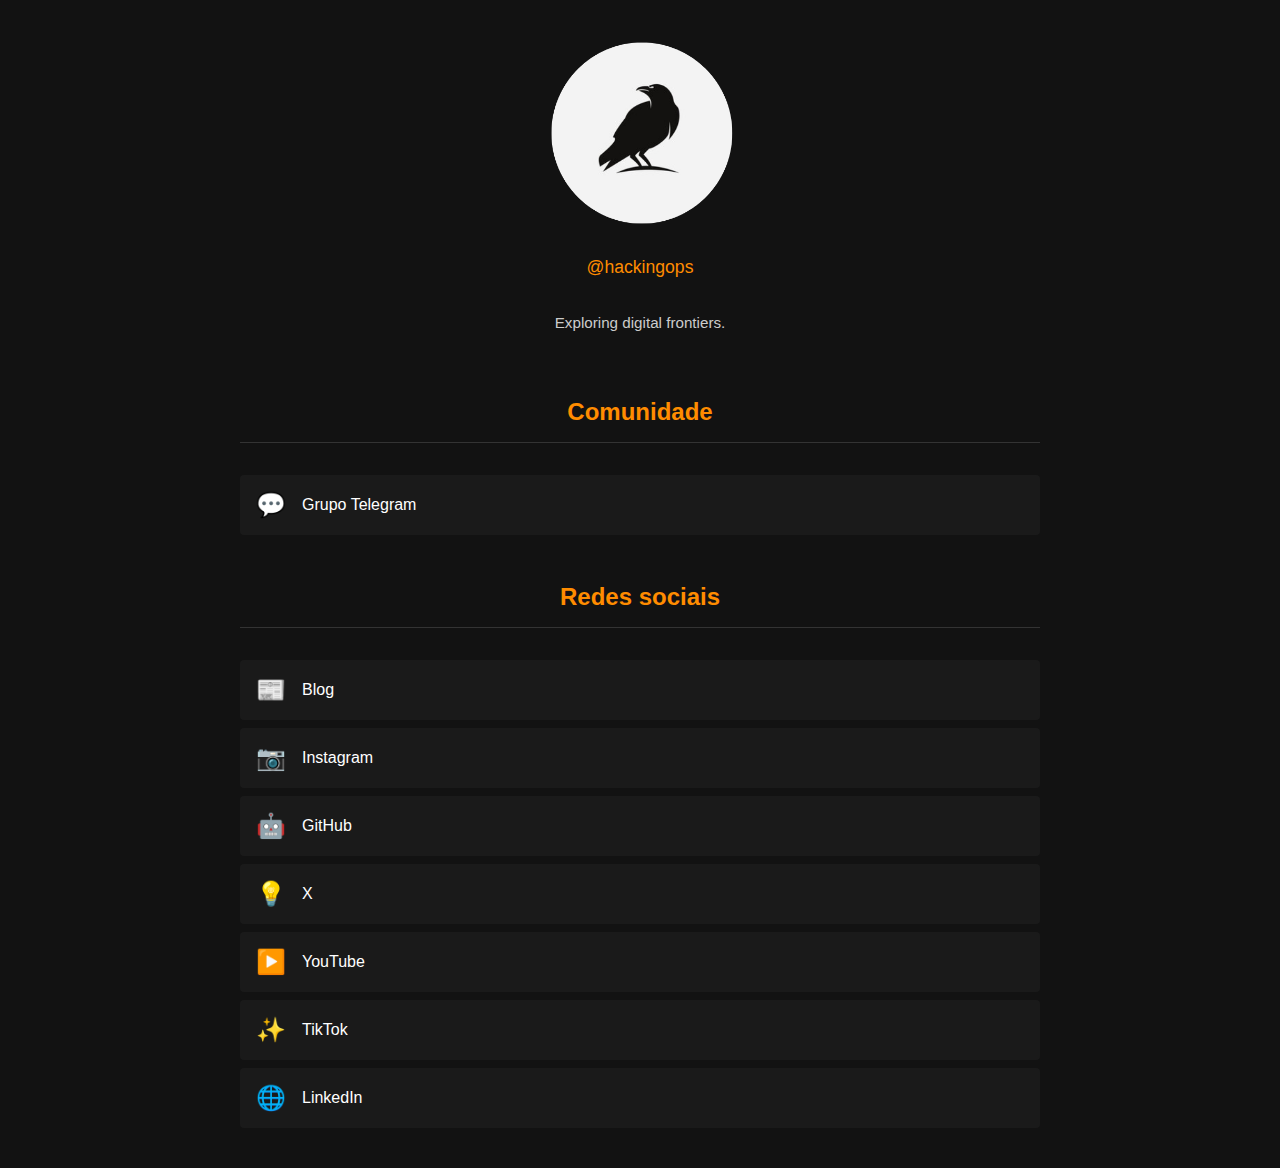
==== index.html @ ba7c51dc "add updates" ====
<!DOCTYPE html>
<html>
<head>
    <meta charset="UTF-8">
    <meta http-equiv="X-UA-Compatible" content="IE=edge">
    <meta name="viewport" content="width=device-width, initial-scale=1.0">
    <link rel="stylesheet" href="assets/styles.css">
    <link rel="icon" type="image/x-icon" href="img/crow.png"/>
    <title>HackingOps</title>
</head>
<body>
    <div class="container">
        <div class="logo-section">
            <img id="main" src="img/home/principal-logo.png" width="30%" alt="principal-logo">
            <br><br>
                <div class="username"><a href="https://www.instagram.com/hackingops/" target="_blank">@hackingops</a></div>
            <br>
            <p class="description">
        Exploring digital frontiers.
            </p>
        </div>

        <h2 class="section-title">Comunidade</h2>
        <a href="https://t.me/group_hackingops" target="_blank">
            <div class="menu-item">
                <span class="menu-icon">💬</span>
                <span class="menu-text">Grupo Telegram</span>
            </div>
        </a>

        <h2 class="section-title">Redes sociais</h2>
        <a href="https://brennocm.github.io/" target="_blank">
            <div class="menu-item">
                <span class="menu-icon">📰</span>
                <span class="menu-text">Blog</span>
            </div>
        </a>
        <a href="https://www.instagram.com/hackingops/" target="_blank">
            <div class="menu-item">
                <span class="menu-icon">📷</span>
                <span class="menu-text">Instagram</span>
            </div>
    </a>
    <a href="https://github.com/hackingops" target="_blank">
        <div class="menu-item">
            <span class="menu-icon">🤖</span>
            <span class="menu-text">GitHub</span>
        </div>
    </a>
    <a href="https://x.com/hackingops" target="_blank">
        <div class="menu-item">
                <span class="menu-icon">💡</span>
                <span class="menu-text">X</span>
        </div>
    </a>
    <a href="https://www.youtube.com/@OficialHackingOps" target="_blank">
        <div class="menu-item">
                <span class="menu-icon">▶️</span>
                <span class="menu-text">YouTube</span>
        </div>
    </a>
    <a href="https://x.com/hackingops" target="_blank">
        <div class="menu-item">
                <span class="menu-icon">✨</span>
                <span class="menu-text">TikTok</span>
        </div>
    </a>
    <a href="https://www.linkedin.com/in/brennocm/" target="_blank">
        <div class="menu-item">
            <span class="menu-icon">🌐</span>
            <span class="menu-text">LinkedIn</span>
        </div>
    </a>
    </div>
</body>
</html>
---- assets/styles.css ----
* {
    margin: 0;
    padding: 0;
    box-sizing: border-box;
    font-family: Arial, sans-serif;
}

body {
    background-color: #121212;
    color: white;
    min-height: 100vh;
    padding: 2rem;
}

.container {
    max-width: 800px;
    margin: 0 auto;
}

.logo-section {
    text-align: center;
    margin-bottom: 3rem;
}

.username {
    color: #ff8c00;
    margin-bottom: 1rem;
    font-size: 1.1rem;
}

.username a{
    color: #ff8c00;
}

.description {
    color: #cccccc;
    max-width: 600px;
    margin: 0 auto;
    line-height: 1.5;
    font-size: 0.95rem;
}

.section-title {
    color: #ff8c00;
    text-align: center;
    padding: 1rem 0;
    border-bottom: 1px solid #333;
    margin: 2rem 0;
}

.menu-item {
    background-color: #1a1a1a;
    padding: 1rem;
    margin: 0.5rem 0;
    border-radius: 4px;
    cursor: pointer;
    display: flex;
    align-items: center;
    transition: background-color 0.3s;
}

a {
    color: white;
    text-decoration: none;
}

.menu-item:hover {
    background-color: #2a2a2a;
}

.menu-icon {
    margin-right: 1rem;
    font-size: 1.5rem;
    width: 30px;
    text-align: center;
}

.menu-text {
    flex: 1;
}

.section-divider {
    color: #ff8c00;
    text-align: center;
    margin: 2rem 0;
    font-weight: bold;
}
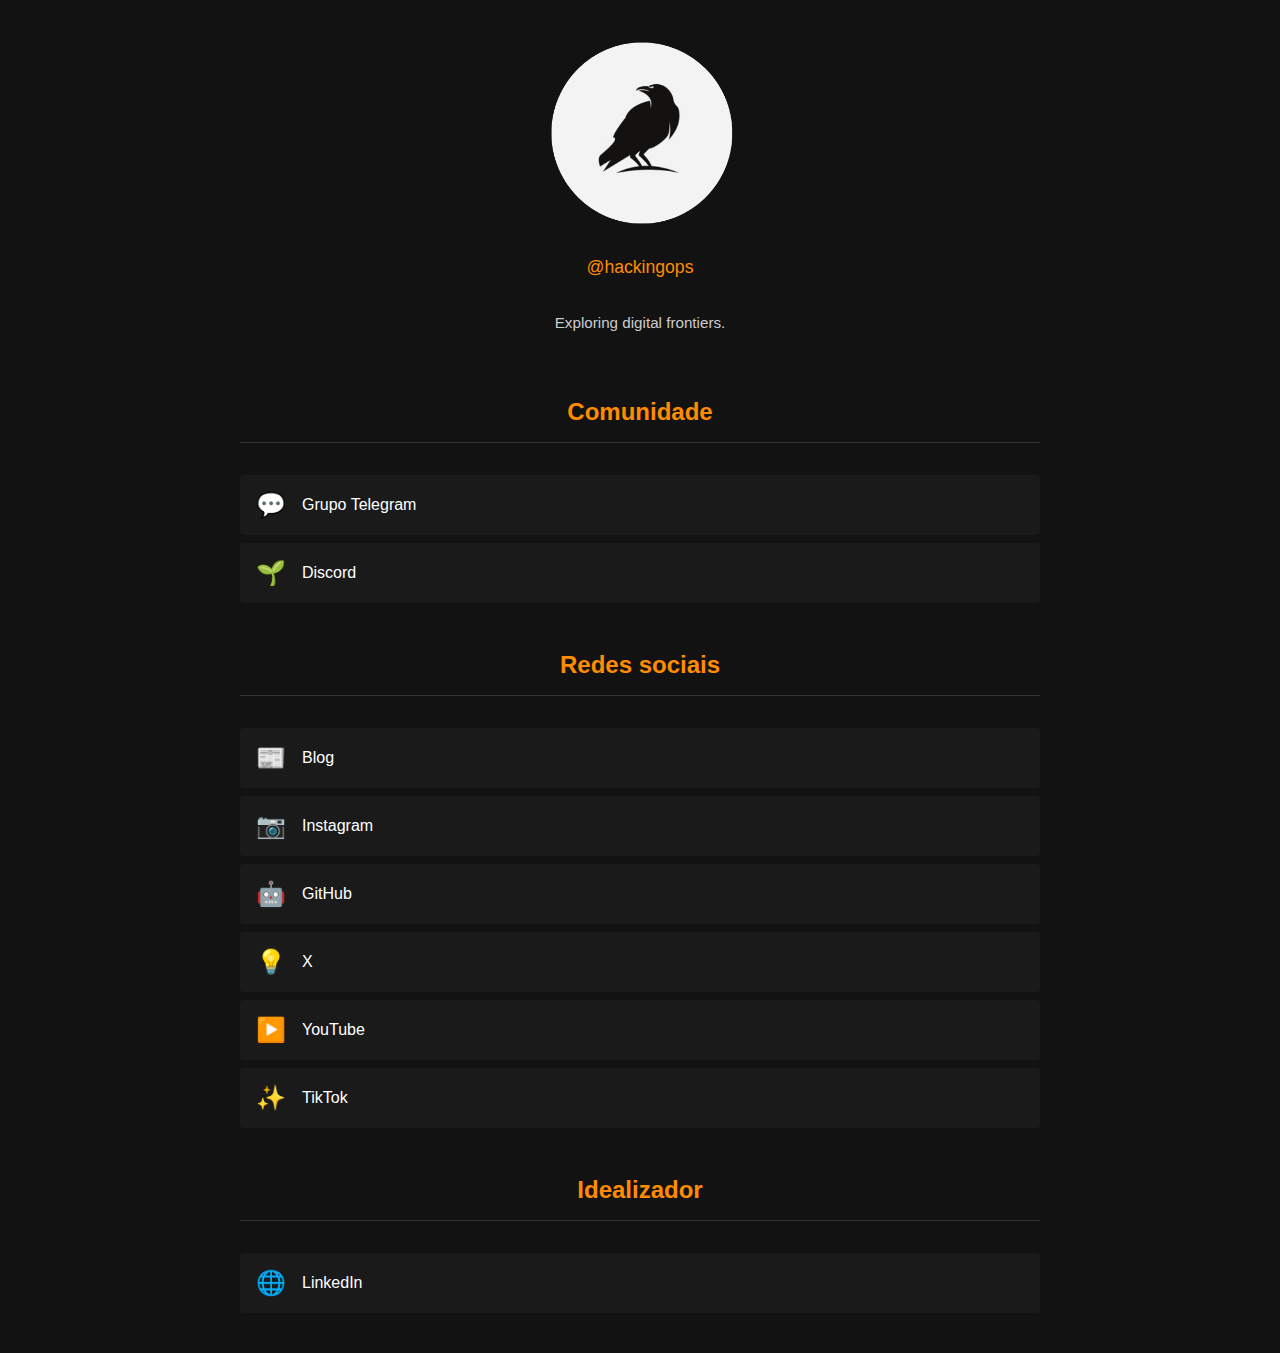
==== commit 19995def: "add updates" ====
--- a/index.html
+++ b/index.html
@@ -27,7 +27,12 @@
                 <span class="menu-text">Grupo Telegram</span>
             </div>
         </a>
-
+        <a href="https://discord.com/invite/DykrMRFd" target="_blank">
+            <div class="menu-item">
+                <span class="menu-icon">🌱</span>
+                <span class="menu-text">Discord</span>
+            </div>
+        </a> 
         <h2 class="section-title">Redes sociais</h2>
         <a href="https://brennocm.github.io/" target="_blank">
             <div class="menu-item">
@@ -59,12 +64,13 @@
                 <span class="menu-text">YouTube</span>
         </div>
     </a>
-    <a href="https://x.com/hackingops" target="_blank">
+    <a href="https://www.tiktok.com/@oficialhackingops" target="_blank">
         <div class="menu-item">
                 <span class="menu-icon">✨</span>
                 <span class="menu-text">TikTok</span>
         </div>
     </a>
+    <h2 class="section-title">Idealizador</h2>
     <a href="https://www.linkedin.com/in/brennocm/" target="_blank">
         <div class="menu-item">
             <span class="menu-icon">🌐</span>
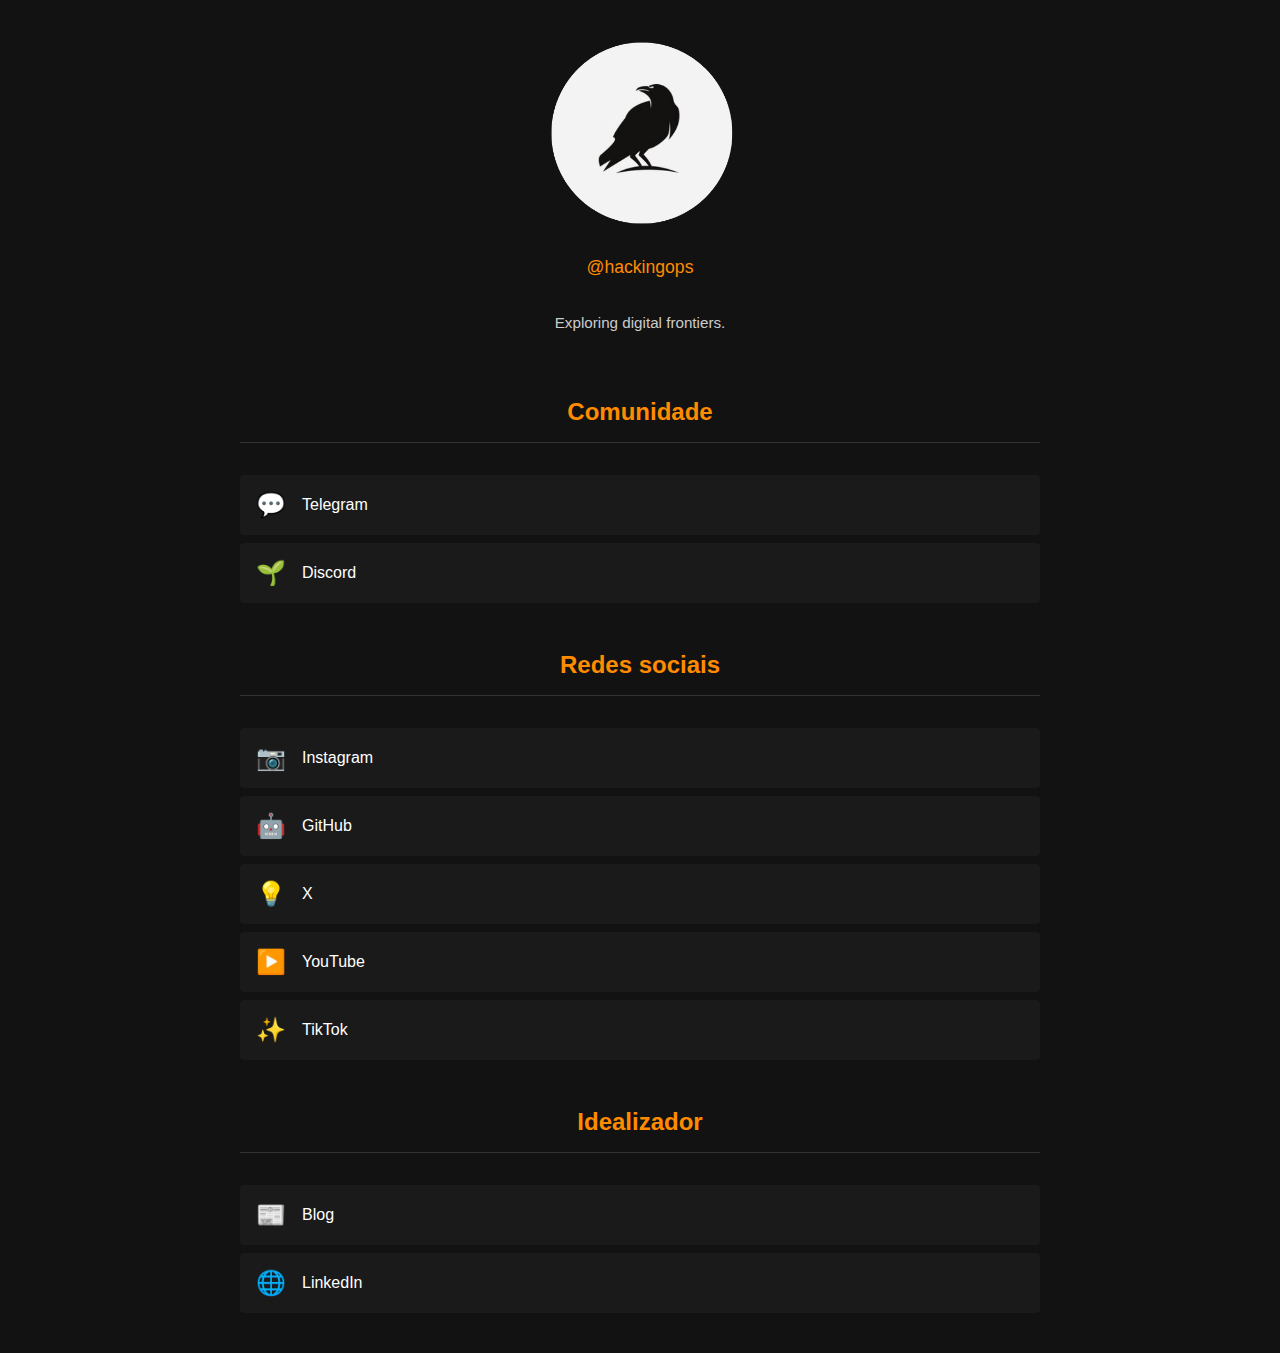
==== commit 42c459e1: "add updates" ====
--- a/index.html
+++ b/index.html
@@ -24,7 +24,7 @@
         <a href="https://t.me/group_hackingops" target="_blank">
             <div class="menu-item">
                 <span class="menu-icon">💬</span>
-                <span class="menu-text">Grupo Telegram</span>
+                <span class="menu-text">Telegram</span>
             </div>
         </a>
         <a href="https://discord.com/invite/DykrMRFd" target="_blank">
@@ -34,12 +34,6 @@
             </div>
         </a> 
         <h2 class="section-title">Redes sociais</h2>
-        <a href="https://brennocm.github.io/" target="_blank">
-            <div class="menu-item">
-                <span class="menu-icon">📰</span>
-                <span class="menu-text">Blog</span>
-            </div>
-        </a>
         <a href="https://www.instagram.com/hackingops/" target="_blank">
             <div class="menu-item">
                 <span class="menu-icon">📷</span>
@@ -71,6 +65,12 @@
         </div>
     </a>
     <h2 class="section-title">Idealizador</h2>
+    <a href="https://brennocm.github.io/" target="_blank">
+        <div class="menu-item">
+            <span class="menu-icon">📰</span>
+            <span class="menu-text">Blog</span>
+        </div>
+    </a>
     <a href="https://www.linkedin.com/in/brennocm/" target="_blank">
         <div class="menu-item">
             <span class="menu-icon">🌐</span>
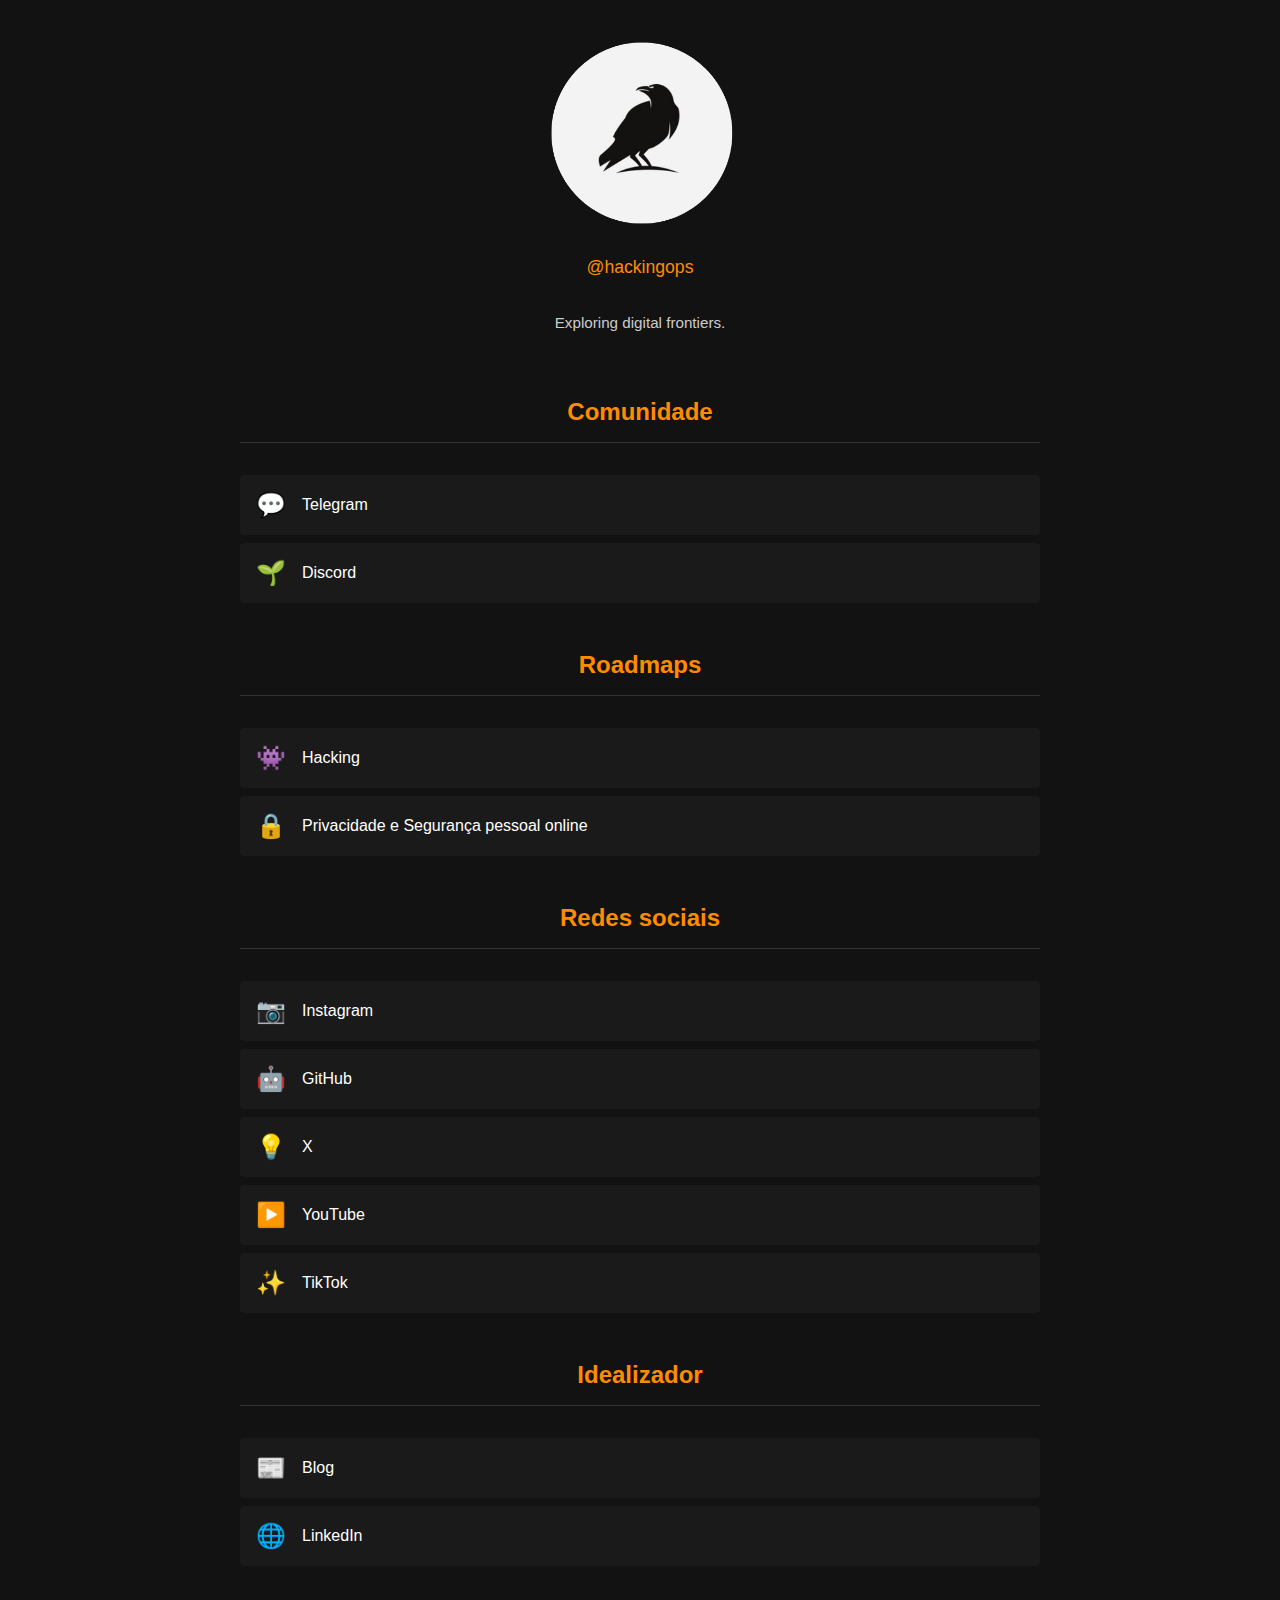
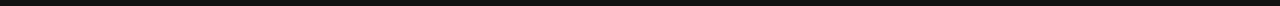
==== commit 6d077411: "add roadmaps" ====
--- a/index.html
+++ b/index.html
@@ -19,7 +19,6 @@
         Exploring digital frontiers.
             </p>
         </div>
-
         <h2 class="section-title">Comunidade</h2>
         <a href="https://t.me/group_hackingops" target="_blank">
             <div class="menu-item">
@@ -33,6 +32,21 @@
                 <span class="menu-text">Discord</span>
             </div>
         </a> 
+
+        <h2 class="section-title">Roadmaps</h2>
+        <a href="https://hackingops.github.io/roadmap/hacking.html" target="_blank">
+            <div class="menu-item">
+                <span class="menu-icon">👾</span>
+                <span class="menu-text">Hacking</span>
+            </div>
+        </a>
+        <a href="https://hackingops.github.io/roadmap/privacy.html" target="_blank">
+            <div class="menu-item">
+                <span class="menu-icon">🔒</span>
+                <span class="menu-text">Privacidade e Segurança pessoal online</span>
+            </div>
+        </a>
+
         <h2 class="section-title">Redes sociais</h2>
         <a href="https://www.instagram.com/hackingops/" target="_blank">
             <div class="menu-item">
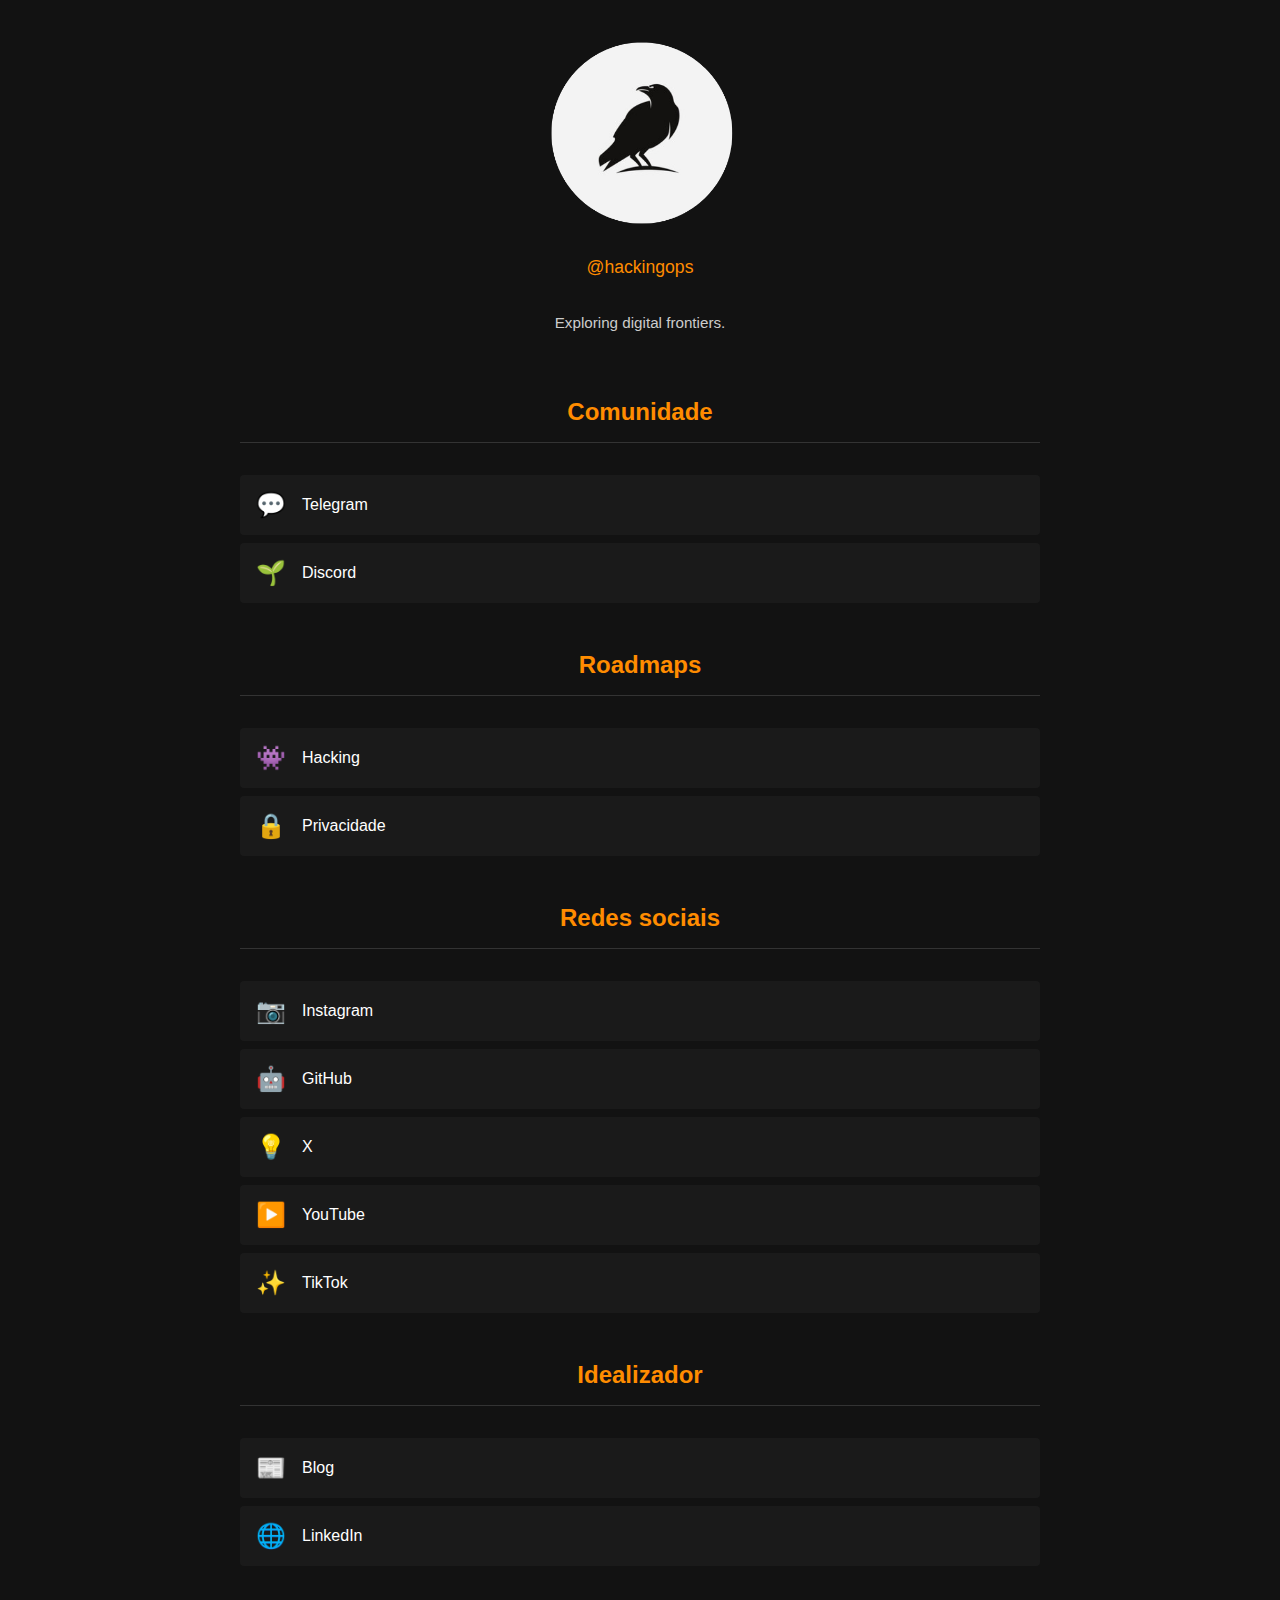
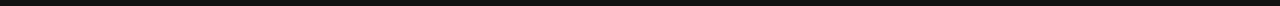
==== commit ae887a65: "add updates" ====
--- a/index.html
+++ b/index.html
@@ -43,7 +43,7 @@
         <a href="https://hackingops.github.io/roadmap/privacy.html" target="_blank">
             <div class="menu-item">
                 <span class="menu-icon">🔒</span>
-                <span class="menu-text">Privacidade e Segurança pessoal online</span>
+                <span class="menu-text">Privacidade</span>
             </div>
         </a>
 
